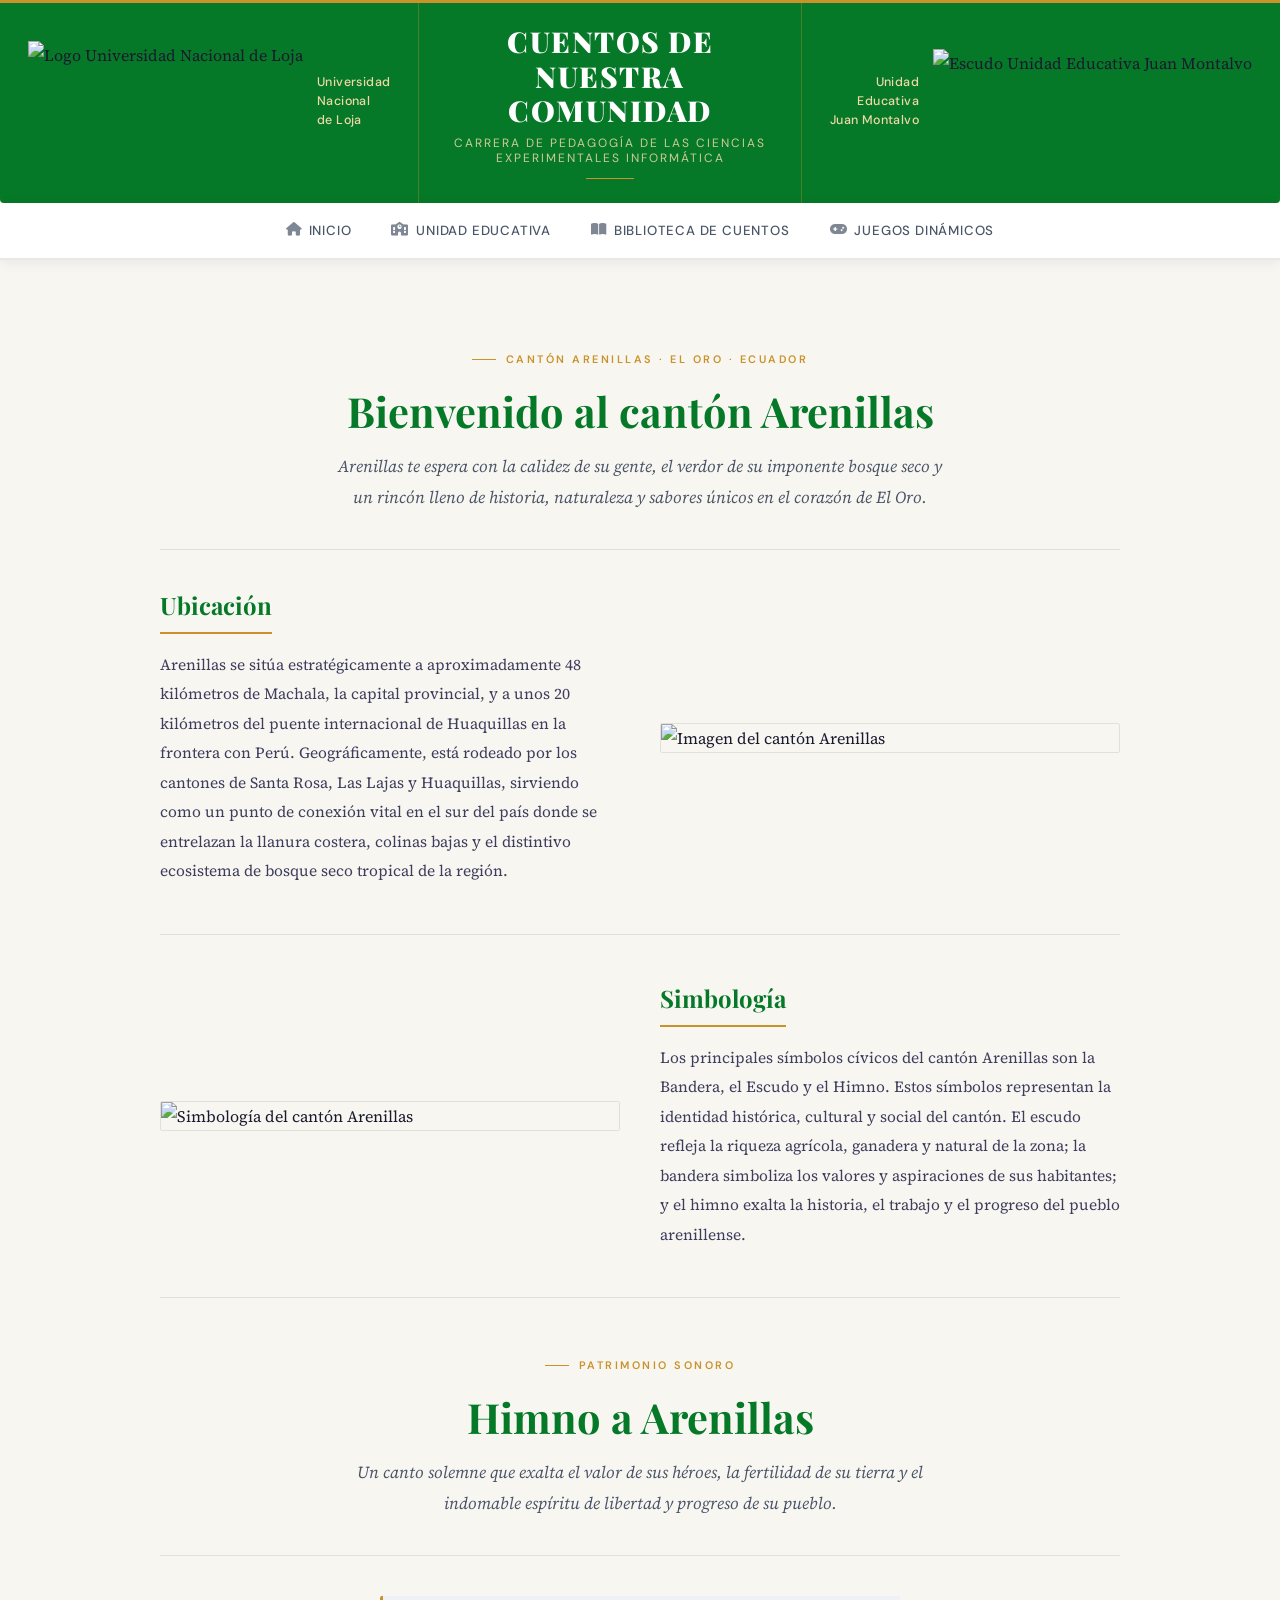
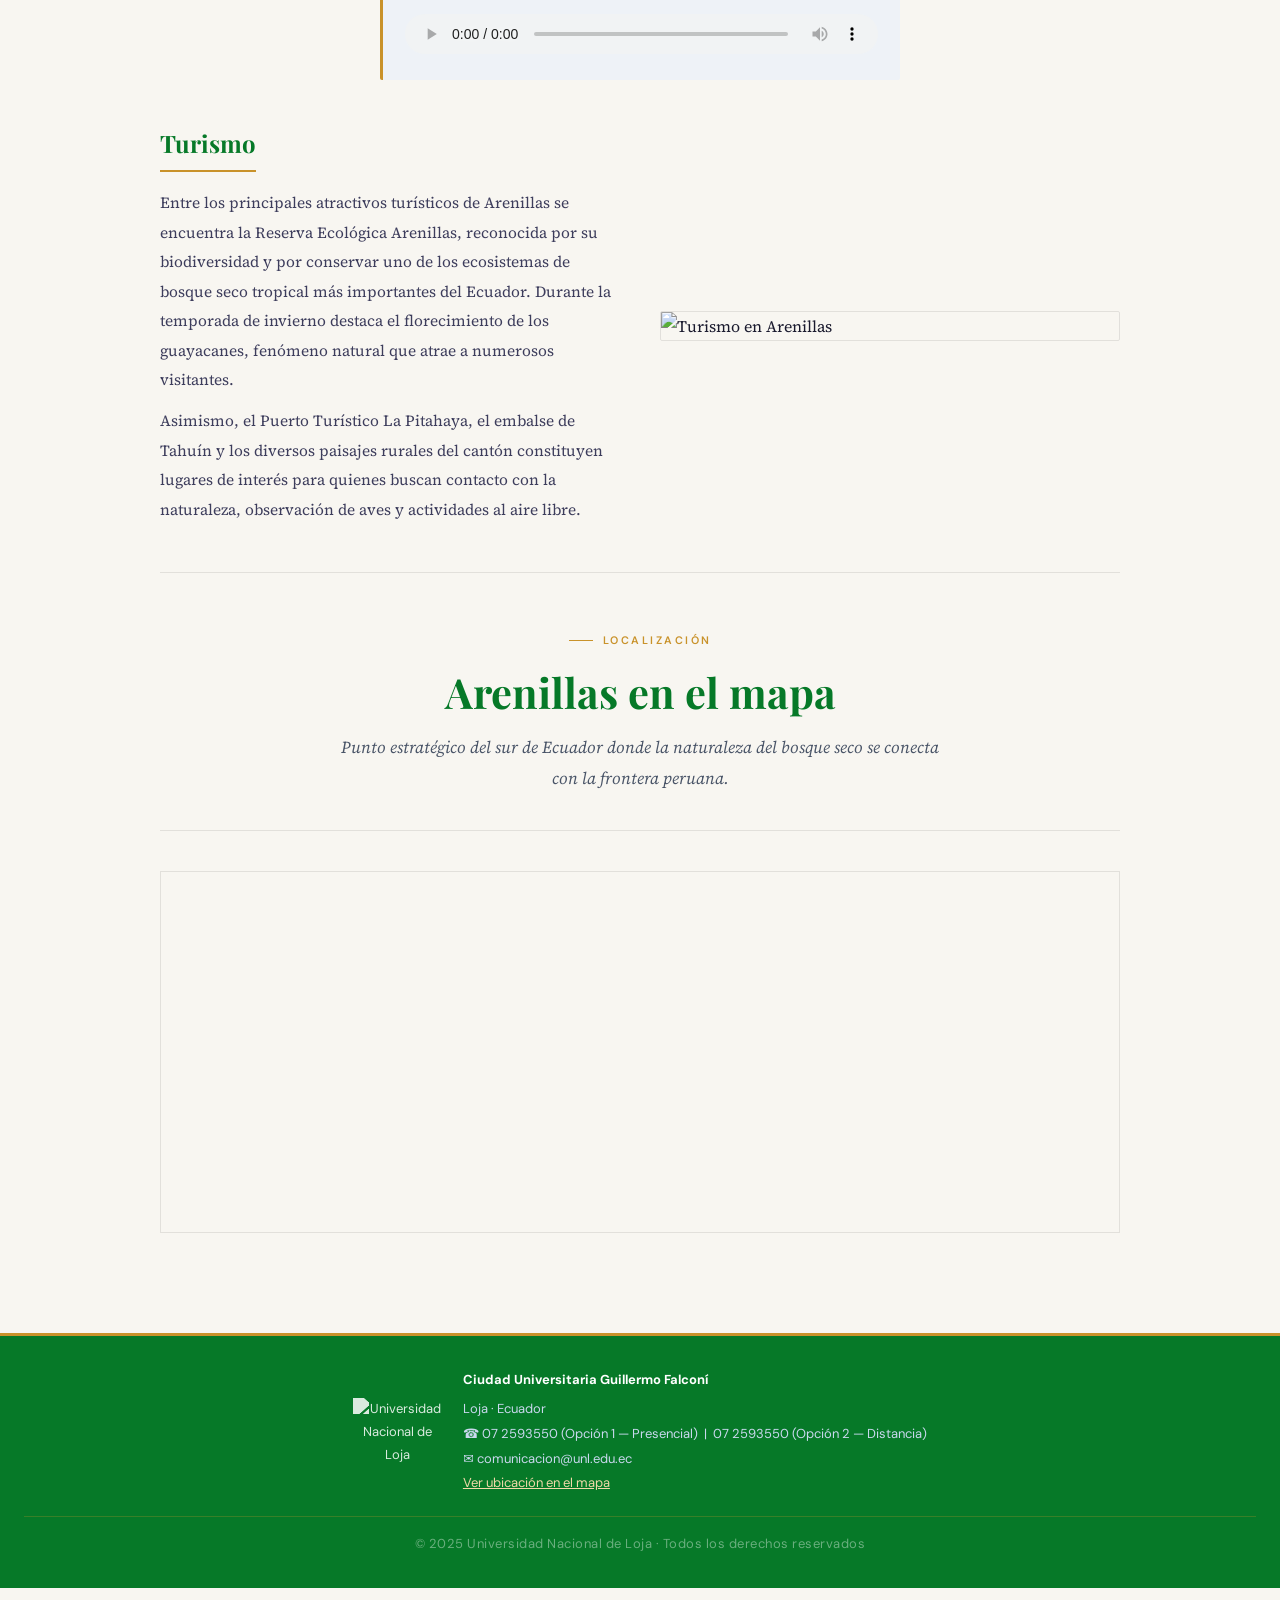
==== index.html @ 7b82fa92 "Add files via upload" ====
<!DOCTYPE html>
<html lang="es">
<head>
  <meta charset="UTF-8" />
  <meta name="viewport" content="width=device-width, initial-scale=1.0, maximum-scale=5.0" />
  <meta name="theme-color" content="#0D1F3C" />
  <title>Cuentos de Nuestra Comunidad — UNL</title>
  <link href="https://fonts.googleapis.com/css2?family=Playfair+Display:wght@400;600;700;900&family=Source+Serif+4:ital,wght@0,300;0,400;0,600;1,400&family=DM+Sans:wght@400;500;600&display=swap" rel="stylesheet">
  <link rel="stylesheet" href="estilos.css" />
  <link rel="stylesheet" href="https://cdnjs.cloudflare.com/ajax/libs/font-awesome/6.4.0/css/all.min.css">
</head>

<body>

  <!-- ==================== HEADER — Portada de libro académico ==================== -->
  <header class="header-info">
    <div class="contenedor-logos">

      <div class="bloque-izquierdo-agrupado">
        <img src="imagenes/logo unl.png" alt="Logo Universidad Nacional de Loja" class="logo-izquierdo" />
        <div class="texto-unl">
          Universidad<br>Nacional<br>de Loja
        </div>
      </div>

      <div class="texto-informatica">
        <h1>Cuentos de<br>Nuestra Comunidad</h1>
        <h2>Carrera de Pedagogía de las Ciencias Experimentales Informática</h2>
      </div>

      <div class="bloque-derecho-agrupado">
        <div class="texto-colegio">
          Unidad<br>Educativa<br>Juan Montalvo
        </div>
        <img src="imagenes/escudo.png" alt="Escudo Unidad Educativa Juan Montalvo" class="logo-derecho" />
      </div>

    </div>
  </header>

  <!-- ==================== MENÚ ==================== -->
  <nav class="menu">
    <a href="#inicio"><i class="fas fa-home"></i>Inicio</a>
    <a href="#unidad-educativa"><i class="fas fa-school"></i>Unidad Educativa</a>
    <a href="#biblioteca"><i class="fas fa-book-open"></i>Biblioteca de Cuentos</a>
    <a href="#juegos"><i class="fas fa-gamepad"></i>Juegos Dinámicos</a>
  </nav>

  <!-- ==================== INICIO ==================== -->
  <section id="inicio" class="seccion">

    <div class="primeraparte">
      <span class="eyebrow">Cantón Arenillas · El Oro · Ecuador</span>
      <h1>Bienvenido al cantón Arenillas</h1>
      <p>Arenillas te espera con la calidez de su gente, el verdor de su imponente bosque seco y un rincón lleno de historia, naturaleza y sabores únicos en el corazón de El Oro.</p>
    </div>

    <div class="bloque">
      <div class="texto">
        <h1>Ubicación</h1>
        <p>Arenillas se sitúa estratégicamente a aproximadamente 48 kilómetros de Machala, la capital provincial, y a unos 20 kilómetros del puente internacional de Huaquillas en la frontera con Perú. Geográficamente, está rodeado por los cantones de Santa Rosa, Las Lajas y Huaquillas, sirviendo como un punto de conexión vital en el sur del país donde se entrelazan la llanura costera, colinas bajas y el distintivo ecosistema de bosque seco tropical de la región.</p>
      </div>
      <img src="imagenes/arenillas.jpg" alt="Imagen del cantón Arenillas" class="imagen-principal" />
    </div>

    <div class="bloque">
      <img src="imagenes/simologia.jpeg" alt="Simbología del cantón Arenillas" class="imagen-principal" />
      <div class="texto">
        <h1>Simbología</h1>
        <p>Los principales símbolos cívicos del cantón Arenillas son la Bandera, el Escudo y el Himno. Estos símbolos representan la identidad histórica, cultural y social del cantón. El escudo refleja la riqueza agrícola, ganadera y natural de la zona; la bandera simboliza los valores y aspiraciones de sus habitantes; y el himno exalta la historia, el trabajo y el progreso del pueblo arenillense.</p>
      </div>
    </div>

    <div class="primeraparte" style="margin-top:16px;">
      <span class="eyebrow">Patrimonio sonoro</span>
      <h1>Himno a Arenillas</h1>
      <p>Un canto solemne que exalta el valor de sus héroes, la fertilidad de su tierra y el indomable espíritu de libertad y progreso de su pueblo.</p>
    </div>

    <div class="audio-player">
      <audio controls>
        <source src="imagenes/HIMNO.mp3" type="audio/mpeg">
        Tu navegador no soporta audio HTML5.
      </audio>
    </div>

    <div class="bloque">
      <div class="texto">
        <h1>Turismo</h1>
        <p>Entre los principales atractivos turísticos de Arenillas se encuentra la Reserva Ecológica Arenillas, reconocida por su biodiversidad y por conservar uno de los ecosistemas de bosque seco tropical más importantes del Ecuador. Durante la temporada de invierno destaca el florecimiento de los guayacanes, fenómeno natural que atrae a numerosos visitantes.</p>
        <p style="margin-top:12px;">Asimismo, el Puerto Turístico La Pitahaya, el embalse de Tahuín y los diversos paisajes rurales del cantón constituyen lugares de interés para quienes buscan contacto con la naturaleza, observación de aves y actividades al aire libre.</p>
      </div>
      <img src="imagenes/turismo.jpeg" alt="Turismo en Arenillas" class="imagen-principal" />
    </div>

    <div class="primeraparte">
      <span class="eyebrow">Localización</span>
      <h1>Arenillas en el mapa</h1>
      <p>Punto estratégico del sur de Ecuador donde la naturaleza del bosque seco se conecta con la frontera peruana.</p>
    </div>

    <div style="overflow:hidden; border: 1px solid rgba(0,0,0,0.09);">
      <iframe src="https://www.google.com/maps/embed?pb=!1m18!1m12!1m3!1d31857.00652766132!2d-80.07616995000001!3d-3.5584818!2m3!1f0!2f0!3f0!3m2!1i1024!2i768!4f13.1!3m3!1m2!1s0x9033785a91a197f5%3A0x5f0e7c6ebbfb78f5!2sArenillas!5e0!3m2!1ses!2sec!4v1782228858893!5m2!1ses!2sec"
        width="100%" height="360" style="border:0; display:block;" allowfullscreen="" loading="lazy" referrerpolicy="no-referrer-when-downgrade">
      </iframe>
    </div>

  </section>

  <!-- ==================== UNIDAD EDUCATIVA ==================== -->
  <section id="unidad-educativa" class="seccion">

    <div class="primeraparte">
      <span class="eyebrow">Institución educativa</span>
      <h1>Unidad Educativa Juan Montalvo</h1>
      <p>El emblemático hogar del saber en Arenillas, donde sembramos valores y cultivamos el futuro de nuestra juventud.</p>
    </div>

    <div class="bloque">
      <div class="texto">
        <h1>Vinculación con la comunidad</h1>
        <p>La Unidad Educativa Juan Montalvo mantiene una estrecha relación con la comunidad de Arenillas mediante la participación activa de estudiantes, docentes y familias en actividades culturales, deportivas, ambientales y cívicas. Estas acciones fortalecen el sentido de pertenencia y permiten que los estudiantes desarrollen valores de solidaridad, responsabilidad y trabajo en equipo.</p>
        <p style="margin-top:12px;">La vinculación permanente con padres de familia, autoridades locales y organizaciones comunitarias fortalece el proceso educativo y favorece la construcción de una sociedad más participativa, inclusiva y comprometida con el desarrollo sostenible del cantón.</p>
      </div>
      <img src="imagenes/vinculacion.jpeg" alt="Vinculación con la comunidad" class="imagen-principal" />
    </div>

    <div class="bloque">
      <img src="imagenes/mision.jpeg" alt="Misión de la Unidad Educativa" class="imagen-principal" />
      <div class="texto">
        <h1>Misión</h1>
        <p>Brindar una educación integral, inclusiva y de calidad, orientada a la formación de estudiantes con sólidos valores éticos, conocimientos científicos y competencias que les permitan desenvolverse responsablemente en la sociedad. Promueve el pensamiento crítico, la creatividad, el respeto, la solidaridad y el compromiso con el desarrollo de la comunidad y del país.</p>
      </div>
    </div>

    <div class="bloque">
      <div class="texto">
        <h1>Visión</h1>
        <p>Ser una institución educativa reconocida por su excelencia académica, innovación pedagógica y formación humanística, capaz de preparar estudiantes competentes, emprendedores y comprometidos con los desafíos de la sociedad actual. Aspira a contribuir al desarrollo sostenible de la comunidad mediante una educación basada en valores, ciencia, tecnología y responsabilidad social.</p>
      </div>
      <img src="imagenes/vision.png" alt="Visión de la Unidad Educativa" class="imagen-principal" />
    </div>

    <div class="primeraparte" style="margin-top:16px;">
      <span class="eyebrow">Himno institucional</span>
      <h1>Himno al Colegio Juan Montalvo</h1>
      <p style="font-style:normal; font-size:0.95rem; color:var(--texto-med); line-height:2;">
        <em>¡Salve Escuela, gallarda que enseñas el arpegio de luz inmortal!<br>
        Sois la estrella también la grandeza que nos guía a un destino auroral.</em>
      </p>
    </div>

    <img src="imagenes/hcolegio.jpg" alt="Himno Unidad Educativa Juan Montalvo" class="imagen-principal" style="margin-bottom:48px;" />

    <div class="primeraparte">
      <span class="eyebrow">Localización</span>
      <h1>Ubicación de la institución</h1>
      <p>Calles 11 de septiembre, 11 de noviembre y Cañar, junto a la cancha de recreación del barrio San Vicente, cantón Arenillas, provincia de El Oro, Ecuador.</p>
    </div>

    <div style="overflow:hidden; border: 1px solid rgba(0,0,0,0.09);">
      <iframe src="https://www.google.com/maps/embed?pb=!1m18!1m12!1m3!1d7964.243028728496!2d-80.06654950533189!3d-3.5594769197582954!2m3!1f0!2f0!3f0!3m2!1i1024!2i768!4f13.1!3m3!1m2!1s0x9033791dd77d8d0b%3A0x4943644f06325681!2sESCUELA%20DE%20EDUCACI%C3%93N%20B%C3%81SICA%20JUAN%20MONTALVO!5e0!3m2!1ses!2sec!4v1782229987238!5m2!1ses!2sec"
        width="100%" height="360" style="border:0; display:block;" allowfullscreen="" loading="lazy" referrerpolicy="no-referrer-when-downgrade">
      </iframe>
    </div>

  </section>

  <!-- ==================== BIBLIOTECA ==================== -->
  <section id="biblioteca" class="seccion">

    <div class="primeraparte">
      <span class="eyebrow">Patrimonio oral y escrito</span>
      <h1>Biblioteca de Cuentos, Leyendas y Saberes Ancestrales</h1>
      <p>Cuatro relatos que recorren las regiones del Ecuador: la comunidad, la Costa, la Sierra y el Oriente.</p>
    </div>

    <div class="biblioteca-layout">

      <!-- Cuento I — Comunidad (destacado) -->
      <div class="columna-principal">
        <div class="tarjeta-cuento">
          <span class="numero-romano">I</span>
          <div class="tarjeta-info">
            <span class="etiqueta-region">Cuento de la Comunidad · Destacado</span>
            <h2>La Niña del Cacao</h2>
            <p>Una leyenda que combina el dulce aroma del chocolate con el susurro de un alma atrapada en el pasado.</p>
            <a href="#cuento-principal" class="btn-cuento">Leer cuento <i class="fas fa-arrow-right" style="font-size:0.7rem;"></i></a>
          </div>
          <video class="miniatura-cuento" controls playsinline muted>
            <source src="imagenes/video4.mp4" type="video/mp4">
          </video>
        </div>
      </div>

      <!-- Cuento II — Costa -->
      <div class="cuento-1">
        <div class="tarjeta-cuento">
          <span class="numero-romano">II</span>
          <div class="tarjeta-info">
            <span class="etiqueta-region">Región Costa · Piñas, El Oro</span>
            <h2>Los Gagones — Guardianes del matrimonio</h2>
            <p>La leyenda de las criaturas que velan por la fidelidad y el amor verdadero.</p>
            <a href="#cuento1" class="btn-cuento">Leer cuento <i class="fas fa-arrow-right" style="font-size:0.7rem;"></i></a>
          </div>
          <video class="miniatura-cuento" controls playsinline muted>
            <source src="imagenes/cuento3.mp4" type="video/mp4">
          </video>
        </div>
      </div>

      <!-- Cuento III — Sierra -->
      <div class="cuento-2">
        <div class="tarjeta-cuento">
          <span class="numero-romano">III</span>
          <div class="tarjeta-info">
            <span class="etiqueta-region">Región Sierra</span>
            <h2>El Camino de los Ahorcados</h2>
            <p>El eco de almas en pena en una loma que guarda el peso de la historia y el misterio.</p>
            <a href="#cuento2" class="btn-cuento">Leer cuento <i class="fas fa-arrow-right" style="font-size:0.7rem;"></i></a>
          </div>
          <video class="miniatura-cuento" controls playsinline muted>
            <source src="imagenes/ahorcados.mp4" type="video/mp4">
          </video>
        </div>
      </div>

      <!-- Cuento IV — Oriente -->
      <div class="cuento-3">
        <div class="tarjeta-cuento">
          <span class="numero-romano">IV</span>
          <div class="tarjeta-info">
            <span class="etiqueta-region">Región Oriente · Amazonía</span>
            <h2>Etsa y el Sol</h2>
            <p>La hazaña de un joven guerrero que devolvió la voz y la luz a la selva amazónica.</p>
            <a href="#cuento3" class="btn-cuento">Leer cuento <i class="fas fa-arrow-right" style="font-size:0.7rem;"></i></a>
          </div>
          <video class="miniatura-cuento" controls playsinline muted>
            <source src="imagenes/cuento7.mp4" type="video/mp4">
          </video>
        </div>
      </div>

    </div>
  </section>

  <!-- ==================== CUENTO I — La Niña del Cacao ==================== -->
  <section id="cuento-principal" class="seccion">

    <a href="#biblioteca" class="btn-volver"><i class="fas fa-arrow-left"></i> Volver a Biblioteca</a>

    <div class="primeraparte">
      <span class="eyebrow">Cuento I · De la comunidad</span>
      <h1>La Niña del Cacao</h1>
      <p>Una historia envuelta en misterio, nostalgia y tradición de los campos de Arenillas.</p>
    </div>

    <div class="bloque">
      <div class="texto">
        <h1>Video del cuento</h1>
        <p>En este video cuento nos sumergimos en los antiguos campos de cacao para descubrir el misterioso relato de una aparición que combina el dulce aroma del chocolate con el susurro de un alma atrapada en el pasado.</p>
      </div>
      <video class="imagen-principal" controls playsinline>
        <source src="imagenes/video4.mp4" type="video/mp4">
        Tu navegador no soporta la etiqueta de video.
      </video>
    </div>

    <div class="bloque">
      <div class="imagen-principal" style="border:none; box-shadow:none;">
        <iframe src="https://heyzine.com/flip-book/fba4b23c94.html" class="calameo-visor" allowfullscreen></iframe>
      </div>
      <div class="texto">
        <h1>Libro digital</h1>
        <p>Recorre las páginas del cuento a tu propio ritmo. Esta versión digital te permite disfrutar la historia con toda la atmosfera visual que la leyenda merece.</p>
      </div>
    </div>

    <div class="bloque">
      <div class="texto">
        <h1>Estudiante autora<br>Mayra Hernández</h1>
        <p>Estudiante de Pedagogía de la Informática en Línea en la Universidad Nacional de Loja (UNL). Cree que la educación y la tecnología son herramientas poderosas para transformar vidas y crear aprendizajes más dinámicos, accesibles e innovadores.</p>
      </div>
      <img src="imagenes/yoo.jpeg" alt="Estudiante autora Mayra Hernández" class="imagen-principal" />
    </div>

    <div class="bloque">
      <img src="imagenes/profe.jpeg" alt="Docente Wilmer Cando" class="imagen-principal" />
      <div class="texto">
        <h1>Docente informante clave<br>Lic. Wilmer Cando</h1>
        <p>Docente comprometido de la Unidad Educativa Juan Montalvo de Arenillas. Con vocación innata para la enseñanza, el maestro Cando implementa metodologías de aprendizaje que motivan la participación activa, ganándose el respeto y cariño de la comunidad educativa.</p>
      </div>
    </div>

  </section>

  <!-- ==================== CUENTO II — Los Gagones ==================== -->
  <section id="cuento1" class="seccion">

    <a href="#biblioteca" class="btn-volver"><i class="fas fa-arrow-left"></i> Volver a Biblioteca</a>

    <div class="primeraparte">
      <span class="eyebrow">Cuento II · Región Costa · Piñas, El Oro</span>
      <h1>Los Gagones — Guardianes del matrimonio</h1>
      <p>Una leyenda de la tradición oral de la ciudad de Piñas que celebra la identidad y diversidad cultural de la Costa ecuatoriana.</p>
    </div>

    <div class="bloque">
      <div class="texto">
        <h1>Video del cuento</h1>
        <p>Este video cuento combina narración, música y elementos visuales para ofrecer una experiencia rica en sonido e imagen, acercándote de forma viva a nuestras raíces culturales.</p>
      </div>
      <video class="imagen-principal" controls playsinline>
        <source src="imagenes/Videocuento0.mp4" type="video/mp4">
        Tu navegador no soporta la etiqueta de video.
      </video>
    </div>

    <div class="bloque">
      <div class="imagen-principal" style="border:none; box-shadow:none;">
        <iframe src="https://www.calameo.com/read/007411505b1da4cbace22" class="calameo-visor" allowfullscreen></iframe>
      </div>
      <div class="texto">
        <h1>Libro digital</h1>
        <p>Disfruta la historia a tu ritmo con el texto completo. Invitamos a docentes, estudiantes y a cualquier persona a explorar este libro como punto de partida para reflexiones y diálogos que celebren la identidad cultural.</p>
      </div>
    </div>

  </section>

  <!-- ==================== CUENTO III — El Camino de los Ahorcados ==================== -->
  <section id="cuento2" class="seccion">

    <a href="#biblioteca" class="btn-volver"><i class="fas fa-arrow-left"></i> Volver a Biblioteca</a>

    <div class="primeraparte">
      <span class="eyebrow">Cuento III · Región Sierra</span>
      <h1>El Camino de los Ahorcados</h1>
      <p>El eco de las almas en pena en una loma cargada de historia y misterio.</p>
    </div>

    <div class="bloque">
      <div class="texto">
        <h1>Video del cuento</h1>
        <p>Este video cuento fusiona narrativa dramática, sonidos ambientales y potentes elementos visuales para revivir la loma del terror. Incorpora además una versión accesible para personas con discapacidad visual.</p>
      </div>
      <video class="imagen-principal" controls playsinline>
        <source src="imagenes/Video3.mp4" type="video/mp4">
        Tu navegador no soporta la etiqueta de video.
      </video>
    </div>

    <div class="bloque">
      <div class="imagen-principal" style="border:none; box-shadow:none;">
        <iframe src="https://heyzine.com/flip-book/192a4e25a1.html#page/1" class="calameo-visor" allowfullscreen></iframe>
      </div>
      <div class="texto">
        <h1>Libro digital</h1>
        <p>Disfruta la historia a tu ritmo con el texto completo. Invitamos a docentes y estudiantes a explorar este libro como punto de partida para reflexiones que celebren la diversidad cultural de la Sierra.</p>
      </div>
    </div>

  </section>

  <!-- ==================== CUENTO IV — Etsa y el Sol ==================== -->
  <section id="cuento3" class="seccion">

    <a href="#biblioteca" class="btn-volver"><i class="fas fa-arrow-left"></i> Volver a Biblioteca</a>

    <div class="primeraparte">
      <span class="eyebrow">Cuento IV · Región Oriente · Amazonía</span>
      <h1>Etsa y el Sol</h1>
      <p>La hazaña de un joven guerrero que devolvió la luz y la voz a la selva amazónica.</p>
    </div>

    <div class="bloque">
      <div class="texto">
        <h1>Video del cuento</h1>
        <p>Una experiencia audiovisual que te adentra en el corazón de la Amazonía. A través de cantos de aves, el susurro del viento y música ancestral, este video recrea los sonidos de la jungla. Diseñado con enfoque inclusivo para personas con discapacidad visual o auditiva.</p>
      </div>
      <video class="imagen-principal" controls playsinline>
        <source src="imagenes/cuento7.mp4" type="video/mp4">
        Tu navegador no soporta la etiqueta de video.
      </video>
    </div>

    <div class="bloque">
      <div class="imagen-principal" style="border:none; box-shadow:none;">
        <iframe src="https://www.calameo.com/read/0082532079fcec35bb7e8" class="calameo-visor" allowfullscreen></iframe>
      </div>
      <div class="texto">
        <h1>Libro digital</h1>
        <p>Recorre la historia hoja a hoja y pausa en cada detalle de la selva. Invitamos a toda la comunidad a explorar esta obra como punto de partida para celebrar la identidad y la diversidad cultural del Oriente ecuatoriano.</p>
      </div>
    </div>

  </section>

  <!-- ==================== JUEGOS ==================== -->
  <section id="juegos" class="seccion">

    <div class="primeraparte">
      <span class="eyebrow">Actividades lúdicas</span>
      <h1>Juegos Dinámicos</h1>
      <p>Cinco actividades interactivas que recorren los cuentos de nuestra comunidad y las regiones del Ecuador.</p>
    </div>

    <div id="menu-juegos" class="contenedor-cuentos">

      <div class="tarjeta-cuento tarjeta-principal">
        <span class="numero-romano">1</span>
        <div class="tarjeta-info">
          <span class="etiqueta-region">Juego 1 · La Niña del Cacao</span>
          <h2>Aventura para salvar el río</h2>
          <p>Responde preguntas y ayuda a la niña del cacao en su misión.</p>
          <button class="btn-cuento" onclick="abrirJuego('juego1')">Jugar <i class="fas fa-arrow-right" style="font-size:0.7rem;"></i></button>
        </div>
        <img src="imagenes/juego1.png" alt="Juego La Niña del Cacao" class="miniatura-cuento">
      </div>

      <div class="tarjeta-cuento tarjeta-principal">
        <span class="numero-romano">2</span>
        <div class="tarjeta-info">
          <span class="etiqueta-region">Juego 2 · La Niña del Cacao</span>
          <h2>Encuentra los pares</h2>
          <p>Encuentra los pares de acuerdo al cuento principal de la comunidad.</p>
          <button class="btn-cuento" onclick="abrirJuego('juego2')">Jugar <i class="fas fa-arrow-right" style="font-size:0.7rem;"></i></button>
        </div>
        <img src="imagenes/juego2.png" alt="Juego de pares" class="miniatura-cuento">
      </div>

      <div class="tarjeta-cuento tarjeta-principal">
        <span class="numero-romano">3</span>
        <div class="tarjeta-info">
          <span class="etiqueta-region">Juego 3 · Los Gagones</span>
          <h2>Arrastra al personaje correcto</h2>
          <p>Arrastra cada personaje hacia su descripción correspondiente.</p>
          <button class="btn-cuento" onclick="abrirJuego('juego3')">Jugar <i class="fas fa-arrow-right" style="font-size:0.7rem;"></i></button>
        </div>
        <img src="imagenes/juego3.png" alt="Juego Los Gagones" class="miniatura-cuento">
      </div>

      <div class="tarjeta-cuento tarjeta-principal">
        <span class="numero-romano">4</span>
        <div class="tarjeta-info">
          <span class="etiqueta-region">Juego 4 · El Camino de los Ahorcados</span>
          <h2>Busca a Felipe</h2>
          <p>Recolecta luz y escapa de los fantasmas en esta aventura nocturna.</p>
          <button class="btn-cuento" onclick="abrirJuego('juego4')">Jugar <i class="fas fa-arrow-right" style="font-size:0.7rem;"></i></button>
        </div>
        <img src="imagenes/juego4.png" alt="Juego El Camino de los Ahorcados" class="miniatura-cuento">
      </div>

      <div class="tarjeta-cuento tarjeta-principal">
        <span class="numero-romano">5</span>
        <div class="tarjeta-info">
          <span class="etiqueta-region">Juego 5 · Etsa y el Sol</span>
          <h2>Salva a tu pueblo</h2>
          <p>Acompaña a Etsa en su misión de devolver la luz a la Amazonía.</p>
          <button class="btn-cuento" onclick="abrirJuego('juego5')">Jugar <i class="fas fa-arrow-right" style="font-size:0.7rem;"></i></button>
        </div>
        <img src="imagenes/juego5.png" alt="Juego Etsa y el Sol" class="miniatura-cuento">
      </div>

    </div>

    <div id="zona-juego" style="display:none;">
      <a href="#" onclick="cerrarJuego(); return false;" class="btn-volver-juego">
        <i class="fas fa-arrow-left"></i> Volver a juegos
      </a>
      <div style="overflow:hidden; margin-top:12px; border: 1px solid rgba(0,0,0,0.09);">
        <iframe id="frame-juego" src="" width="100%" height="650" style="border:0; display:block;" allowfullscreen></iframe>
      </div>
    </div>

  </section>

  <!-- ==================== FOOTER ==================== -->
  <footer>
    <div style="display:inline-flex; justify-content:center; align-items:center; gap:20px; flex-wrap:wrap;">
      <img src="imagenes/Imagen1 UNL.png" alt="Universidad Nacional de Loja" style="width:100px; height:auto;">
      <div style="font-size:clamp(11px,2.2vw,13px); line-height:1.9; text-align:left; color: #C9D8EE;">
        <strong style="color:#fff; display:block; margin-bottom:4px;">Ciudad Universitaria Guillermo Falconí</strong>
        Loja · Ecuador<br>
        ☎ 07 2593550 (Opción 1 — Presencial) &nbsp;|&nbsp; 07 2593550 (Opción 2 — Distancia)<br>
        ✉ comunicacion@unl.edu.ec<br>
        <a href="https://www.openstreetmap.org/?mlat=-4.03364&mlon=-79.20311#map=17/-4.03364/-79.20311" target="_blank" rel="noopener" style="color:#F0D9A8;">Ver ubicación en el mapa</a>
      </div>
    </div>
    <div style="margin-top:20px; padding-top:16px; border-top:1px solid rgba(201,146,42,0.25); font-size:11px; color:rgba(255,255,255,0.4); font-family:'DM Sans',sans-serif; letter-spacing:0.5px;">
      © 2025 Universidad Nacional de Loja · Todos los derechos reservados
    </div>
  </footer>

  <script>
    function abrirJuego(juego) {
      const rutas = { juego1:'juego1.html', juego2:'juego2.html', juego3:'juego3.html', juego4:'juego4.html', juego5:'juego5.html' };
      document.getElementById('menu-juegos').style.display = 'none';
      document.getElementById('zona-juego').style.display = 'block';
      document.getElementById('frame-juego').src = rutas[juego];
      document.querySelector('#juegos .primeraparte').style.display = 'none';
      window.scrollTo({ top: 0, behavior: 'smooth' });
    }

    function cerrarJuego() {
      document.getElementById('zona-juego').style.display = 'none';
      document.getElementById('menu-juegos').style.display = 'flex';
      document.getElementById('frame-juego').src = '';
      document.querySelector('#juegos .primeraparte').style.display = 'block';
    }

    function mostrarSeccion(id) {
      document.querySelectorAll('section.seccion').forEach(s => s.style.display = 'none');
      const target = document.getElementById(id);
      if (target) target.style.display = 'block';
      window.scrollTo({ top: 0, behavior: 'smooth' });
    }

    document.querySelectorAll('.menu a').forEach(link => {
      link.addEventListener('click', function(e) {
        e.preventDefault();
        mostrarSeccion(this.getAttribute('href').replace('#', ''));
      });
    });

    document.querySelectorAll('a.btn-volver, a.btn-cuento').forEach(btn => {
      btn.addEventListener('click', function(e) {
        e.preventDefault();
        mostrarSeccion(this.getAttribute('href').replace('#', ''));
      });
    });

    mostrarSeccion(window.location.hash.replace('#', '') || 'inicio');
  </script>

</body>
</html>
---- estilos.css ----
/* =====================================================================
   TOKENS DE DISEÑO — Identidad Cuentos de Nuestra Comunidad
   ===================================================================== */
@import url('https://fonts.googleapis.com/css2?family=Playfair+Display:wght@400;600;700;900&family=Source+Serif+4:ital,wght@0,300;0,400;0,600;1,400&family=DM+Sans:wght@400;500;600&display=swap');

:root {
  --marino:      #067928;
  --marino-med:  #0a2d8f;
  --marino-suave:#EEF2F7;
  --oro:         #C9922A;
  --oro-claro:   #F0D9A8;
  --oro-suave:   #FBF5E8;
  --pizarra:     #4A5568;
  --selva:       #2D6A4F;
  --selva-suave: #E8F4EE;
  --crema:       #F8F6F1;
  --blanco:      #FFFFFF;
  --texto:       #1A1A2E;
  --texto-med:   #3D3D5C;
  --linea:       rgba(201,146,42,0.25);
  --linea-gris:  rgba(0,0,0,0.09);

  --serif-display: 'Playfair Display', Georgia, serif;
  --serif-body:    'Source Serif 4', Georgia, serif;
  --sans:          'DM Sans', system-ui, sans-serif;
}

/* =====================================================================
   RESET Y BASE
   ===================================================================== */
*, *::before, *::after { box-sizing: border-box; margin: 0; padding: 0; }

html { scroll-behavior: smooth; }

body {
  font-family: var(--serif-body);
  background-color: var(--crema);
  color: var(--texto);
  overflow-x: hidden;
  padding: 0 18px 18px;
  line-height: 1.75;
}

h1, h2, h3 {
  font-family: var(--serif-display);
  color: var(--marino);
  text-align: left;
  line-height: 1.25;
  font-weight: 700;
}

p {
  font-family: var(--serif-body);
  color: var(--texto-med);
  line-height: 1.85;
  text-align: left;
  font-size: 1rem;
}

hr { display: none; }

.seccion {
  display: none;
  padding: 40px 0 60px;
  width: 100%;
  max-width: 960px;
  margin: 0 auto;
}

/* =====================================================================
   HEADER — Portada de libro académico
   ===================================================================== */
.header-info {
  background-color: var(--marino);
  border-radius: 0 0 4px 4px;
  margin: 0 -18px 0;
  padding: 0;
  position: relative;
  overflow: hidden;
}

.header-info::before {
  content: '';
  position: absolute;
  top: 0; left: 0; right: 0;
  height: 3px;
  background: var(--oro);
}

.contenedor-logos {
  display: grid;
  grid-template-columns: auto 1fr auto;
  align-items: stretch;
  min-height: 120px;
}

.bloque-izquierdo-agrupado,
.bloque-derecho-agrupado {
  display: flex;
  align-items: center;
  gap: 14px;
  padding: 20px 28px;
}

.bloque-izquierdo-agrupado {
  border-right: 1px solid rgba(201,146,42,0.35);
}
.bloque-derecho-agrupado {
  border-left: 1px solid rgba(201,146,42,0.35);
}

.logo-izquierdo {
  height: 120px;
  width: auto;
}
.logo-derecho {
  height: 105px;
  width: auto;
}

.texto-unl, .texto-colegio {
  color: var(--oro-claro);
  font-family: var(--sans);
  font-weight: 500;
  font-size: 0.78rem;
  line-height: 1.5;
  letter-spacing: 0.4px;
}
.texto-colegio { text-align: right; }

.texto-informatica {
  text-align: center;
  padding: 24px 20px;
  display: flex;
  flex-direction: column;
  align-items: center;
  justify-content: center;
}

.texto-informatica h1 {
  font-family: var(--serif-display);
  font-weight: 900;
  font-size: clamp(1.05rem, 2.8vw, 1.8rem);
  color: #FFFFFF;
  text-align: center;
  letter-spacing: 1.5px;
  text-transform: uppercase;
  line-height: 1.2;
  margin-bottom: 8px;
}

.texto-informatica h2 {
  font-family: var(--sans);
  font-weight: 400;
  font-size: clamp(0.58rem, 1.4vw, 0.75rem);
  color: var(--oro-claro);
  text-align: center;
  letter-spacing: 2px;
  text-transform: uppercase;
  opacity: 0.85;
}

/* Línea de separación dorada decorativa */
.texto-informatica::after {
  content: '';
  display: block;
  width: 48px;
  height: 1px;
  background: var(--oro);
  margin-top: 12px;
}

/* =====================================================================
   MENÚ — Línea académica
   ===================================================================== */
.menu {
  background-color: var(--blanco);
  display: flex;
  flex-wrap: wrap;
  padding: 0 24px;
  align-items: stretch;
  gap: 0;
  border-bottom: 2px solid var(--linea-gris);
  font-family: var(--sans);
  justify-content: center;
  margin: 0 -18px 40px;
  position: sticky;
  top: 0;
  z-index: 100;
  box-shadow: 0 2px 12px rgba(13,31,60,0.07);
}

.menu a {
  color: var(--pizarra);
  padding: 16px 20px;
  text-decoration: none;
  font-weight: 500;
  font-size: 0.83rem;
  letter-spacing: 0.8px;
  text-transform: uppercase;
  display: flex;
  align-items: center;
  gap: 7px;
  border-bottom: 2px solid transparent;
  margin-bottom: -2px;
  transition: color 0.2s ease, border-color 0.2s ease;
}

.menu a i { font-size: 0.85rem; opacity: 0.7; }

.menu a:hover,
.menu a:active {
  color: var(--marino);
  border-bottom-color: var(--oro);
}

/* =====================================================================
   EYEBROW / ETIQUETA DE SECCIÓN
   ===================================================================== */
.eyebrow {
  display: inline-flex;
  align-items: center;
  gap: 10px;
  font-family: var(--sans);
  font-size: 0.68rem;
  font-weight: 600;
  letter-spacing: 2.5px;
  text-transform: uppercase;
  color: var(--oro);
  margin-bottom: 16px;
}

.eyebrow::before {
  content: '';
  width: 24px;
  height: 1px;
  background: var(--oro);
  display: inline-block;
}

/* =====================================================================
   PRIMERAPARTE — Apertura de sección
   ===================================================================== */
.primeraparte {
  text-align: center;
  padding: 0 0 36px;
  margin-bottom: 8px;
  border-bottom: 1px solid var(--linea-gris);
  margin-bottom: 40px;
}

.primeraparte h1 {
  font-family: var(--serif-display);
  font-size: clamp(1.6rem, 4vw, 2.6rem);
  color: var(--marino);
  margin-bottom: 14px;
  text-align: center;
}

.primeraparte p {
  font-size: 1.05rem;
  color: var(--pizarra);
  max-width: 620px;
  margin: 0 auto;
  text-align: center;
  font-style: italic;
}

/* =====================================================================
   BLOQUES FOTO + TEXTO
   ===================================================================== */
.bloque {
  display: grid;
  grid-template-columns: 1fr 1fr;
  gap: 40px;
  align-items: center;
  margin-bottom: 48px;
  padding-bottom: 48px;
  border-bottom: 1px solid var(--linea-gris);
}

.bloque:last-of-type { border-bottom: none; }



.bloque .texto h1 {
  font-family: var(--serif-display);
  font-size: clamp(1.1rem, 2.5vw, 1.5rem);
  color: var(--marino);
  margin-bottom: 16px;
  padding-bottom: 12px;
  border-bottom: 2px solid var(--oro);
  display: inline-block;
  text-align: left;
}

.bloque .texto p {
  text-align: left;
  font-size: 0.97rem;
  line-height: 1.9;
}

.bloque .imagen-principal,
.bloque video.imagen-principal {
  width: 100%;
  height: auto;
  border-radius: 2px;
  display: block;
  border: 1px solid var(--linea-gris);
}

.imagen-principal {
  display: block;
  width: 100%;
  max-width: 860px;
  margin: 0 auto;
  border-radius: 2px;
  border: 1px solid var(--linea-gris);
}

/* =====================================================================
   AUDIO PLAYER
   ===================================================================== */
.audio-player {
  max-width: 520px;
  background: var(--marino-suave);
  padding: 18px 22px;
  border-radius: 2px;
  border-left: 3px solid var(--oro);
  margin: 0 auto 48px;
  width: 100%;
}

.audio-player audio {
  width: 100%;
  height: 40px;
  outline: none;
}

/* =====================================================================
   VISOR CALAMEO / HEYZINE
   ===================================================================== */
.calameo-visor {
  width: 100%;
  height: 500px;
  border: none;
  display: block;
}

/* =====================================================================
   BOTONES
   ===================================================================== */
.btn-cuento,
.btn-volver {
  display: inline-flex;
  align-items: center;
  gap: 6px;
  margin-top: 16px;
  background-color: var(--marino);
  color: #FFFFFF;
  padding: 10px 24px;
  border-radius: 1px;
  text-decoration: none;
  font-weight: 600;
  font-size: 0.8rem;
  letter-spacing: 1px;
  text-transform: uppercase;
  border: none;
  cursor: pointer;
  font-family: var(--sans);
  transition: background 0.2s ease, transform 0.15s ease;
  position: relative;
}

.btn-cuento::after {
  content: '';
  position: absolute;
  bottom: 0; left: 0;
  width: 0; height: 2px;
  background: var(--oro);
  transition: width 0.3s ease;
}

.btn-cuento:hover::after { width: 100%; }
.btn-cuento:hover, .btn-volver:hover { background-color: var(--marino-med); }
.btn-volver { background-color: transparent; color: var(--marino); border: 1px solid var(--marino); margin-bottom: 24px; }
.btn-volver:hover { background-color: var(--marino); color: #fff; }

.btn-volver-juego {
  display: inline-flex;
  align-items: center;
  gap: 6px;
  background-color: transparent;
  color: var(--marino);
  border: 1px solid var(--marino);
  padding: 10px 22px;
  border-radius: 1px;
  text-decoration: none;
  font-weight: 600;
  font-size: 0.8rem;
  letter-spacing: 1px;
  text-transform: uppercase;
  font-family: var(--sans);
  margin-bottom: 20px;
  cursor: pointer;
  transition: background 0.2s, color 0.2s;
}
.btn-volver-juego:hover { background: var(--marino); color: #fff; }

/* =====================================================================
   BIBLIOTECA — Layout con numeración romana
   ===================================================================== */
.biblioteca-layout {
  display: flex;
  flex-direction: column;
  gap: 0;
  margin-top: 0;
}

.tarjeta-cuento {
  display: grid;
  grid-template-columns: 56px 1fr auto;
  align-items: center;
  gap: 28px;
  padding: 28px 0;
  border-bottom: 1px solid var(--linea-gris);
  background: transparent;
  box-shadow: none;
  border-radius: 0;
  position: relative;
  text-align: left;
  transition: background 0.2s ease;
}

.tarjeta-cuento:first-child { border-top: 1px solid var(--linea-gris); }

.tarjeta-cuento:hover {
  background: var(--blanco);
  transform: none;
  box-shadow: none;
}

/* Número romano lateral */
.tarjeta-cuento .numero-romano {
  font-family: var(--serif-display);
  font-size: 1.8rem;
  font-weight: 400;
  color: var(--oro);
  text-align: center;
  line-height: 1;
  flex-shrink: 0;
}

.tarjeta-info {
  flex: 1;
  text-align: left;
  display: flex;
  flex-direction: column;
  align-items: flex-start;
  gap: 4px;
}

.tarjeta-info .etiqueta-region {
  font-family: var(--sans);
  font-size: 0.65rem;
  font-weight: 600;
  letter-spacing: 2px;
  text-transform: uppercase;
  color: var(--selva);
  margin-bottom: 2px;
}

.tarjeta-info h2 {
  font-family: var(--serif-display);
  font-size: clamp(1rem, 2.2vw, 1.3rem);
  color: var(--marino);
  font-weight: 700;
  text-align: left;
  line-height: 1.2;
  margin-bottom: 4px;
}

.tarjeta-info p {
  font-size: 0.88rem;
  color: var(--pizarra);
  text-align: left;
  font-style: italic;
}

.miniatura-cuento {
  width: 160px;
  height: 90px;
  object-fit: cover;
  border-radius: 1px;
  border: 1px solid var(--linea-gris);
  flex-shrink: 0;
  display: block;
}

/* Remover pseudoelementos decorativos genéricos */
.tarjeta-cuento::before,
.tarjeta-cuento::after { display: none; content: none; }

/* Columna principal (cuento destacado) — sin cambio de layout, solo borde izq dorado */
.columna-principal .tarjeta-cuento {
  border: none;
  border-left: 3px solid var(--oro);
  padding-left: 20px;
}

/* Quitar wrappers de columna — todos los cuentos van en flujo vertical */
.columna-principal,
.cuento-1,
.cuento-2,
.cuento-3 {
  display: contents;
}

/* =====================================================================
   MENÚ JUEGOS — Lista académica similar a biblioteca
   ===================================================================== */
.contenedor-cuentos {
  display: flex;
  flex-direction: column;
  gap: 0;
  margin: 0;
  padding: 0;
}

.contenedor-cuentos .tarjeta-cuento.tarjeta-principal {
  display: grid;
  grid-template-columns: 56px 1fr auto;
  align-items: center;
  gap: 28px;
  padding: 24px 0;
  border-bottom: 1px solid var(--linea-gris);
  background: transparent;
  width: 100%;
}

.contenedor-cuentos .tarjeta-cuento:first-child { border-top: 1px solid var(--linea-gris); }
.contenedor-cuentos .tarjeta-cuento:nth-child(5) { grid-column: unset; }

/* =====================================================================
   IFRAME JUEGO
   ===================================================================== */
#zona-juego iframe {
  width: 100%;
  height: 100vh;
  border: none;
  border-radius: 0;
  margin-top: 12px;
  display: block;
}

/* =====================================================================
   FOOTER
   ===================================================================== */
footer {
  background-color: var(--marino) !important;
  border-radius: 0 !important;
  color: var(--oro-claro) !important;
  padding: 32px 24px !important;
  font-family: var(--sans) !important;
  margin: 40px -18px 0 !important;
  text-align: center;
  border-top: 3px solid var(--oro) !important;
}

footer img { max-width: 90px !important; height: auto; filter: brightness(0) invert(1); opacity: 0.85; }
footer div { font-size: clamp(11px, 2.2vw, 13px) !important; }
footer a { color: var(--oro-claro) !important; text-decoration: underline; }
footer strong { color: #FFFFFF; }

/* =====================================================================
   RESPONSIVE — TABLET
   ===================================================================== */
@media (max-width: 860px) {
  .bloque { grid-template-columns: 1fr; gap: 24px; }
  .bloque .texto h1 { font-size: 1.2rem; }
}

/* =====================================================================
   RESPONSIVE — MÓVIL
   ===================================================================== */
@media (max-width: 640px) {
  body { padding: 0 10px 10px; }

  .contenedor-logos {
    grid-template-columns: 1fr;
    min-height: auto;
  }

  .bloque-izquierdo-agrupado,
  .bloque-derecho-agrupado {
    display: none;
  }

  .texto-informatica {
    padding: 20px 16px 24px;
  }

  .texto-informatica h1 { font-size: clamp(0.95rem, 5vw, 1.3rem); }

  .menu { padding: 0 8px; margin: 0 -10px 28px; }
  .menu a { padding: 12px 10px; font-size: 0.72rem; gap: 5px; letter-spacing: 0.4px; }
  .menu a i { display: none; }

  .tarjeta-cuento {
    grid-template-columns: 36px 1fr;
    gap: 16px;
  }
  .miniatura-cuento { display: none; }
  .tarjeta-info h2 { font-size: 1rem; }

  .contenedor-cuentos .tarjeta-cuento.tarjeta-principal {
    grid-template-columns: 36px 1fr;
    gap: 16px;
  }
  .contenedor-cuentos .tarjeta-cuento.tarjeta-principal .miniatura-cuento { display: none; }

  .calameo-visor { height: 320px; }
  #zona-juego iframe { height: 72vh; }

  footer { margin: 32px -10px 0 !important; padding: 24px 16px !important; }
}

@media (max-width: 400px) {
  .texto-informatica h1 { font-size: 0.9rem; }
  .menu a { font-size: 0.68rem; padding: 10px 7px; }
}

/* =====================================================================
   ACCESIBILIDAD — Reduced motion
   ===================================================================== */
@media (prefers-reduced-motion: reduce) {
  *, *::before, *::after { transition: none !important; animation: none !important; }
}

/* =====================================================================
   CLASES DE UTILIDAD
   ===================================================================== */
.texto-centro { text-align: center !important; }
.mb-0 { margin-bottom: 0 !important; }

/* Panel de puntos (juegos) */
#panel-puntos {
  background: var(--blanco);
  border: 1px solid var(--linea-gris);
  border-left: 3px solid var(--oro);
  padding: 20px;
  margin: 24px 0;
}

/* Badges */
.badge-alerta {
  display: inline-block;
  background: #C0392B;
  color: white;
  font-size: 0.65rem;
  font-weight: 600;
  padding: 2px 8px;
  border-radius: 1px;
  margin-left: 6px;
  font-family: var(--sans);
  letter-spacing: 0.5px;
}

/* Buscador (si se usa) */
.resultados-busqueda {
  position: absolute;
  top: 110%; left: 0;
  width: 260px;
  background: white;
  border: 1px solid var(--linea-gris);
  z-index: 9999;
  display: none;
}

.resultado-item {
  padding: 12px 16px;
  cursor: pointer;
  display: flex;
  align-items: center;
  gap: 10px;
  font-size: 0.88rem;
  color: var(--texto);
  border-bottom: 1px solid var(--linea-gris);
  font-family: var(--sans);
}

.resultado-item:hover { background: var(--crema); }
.resultado-item i { color: var(--selva); }
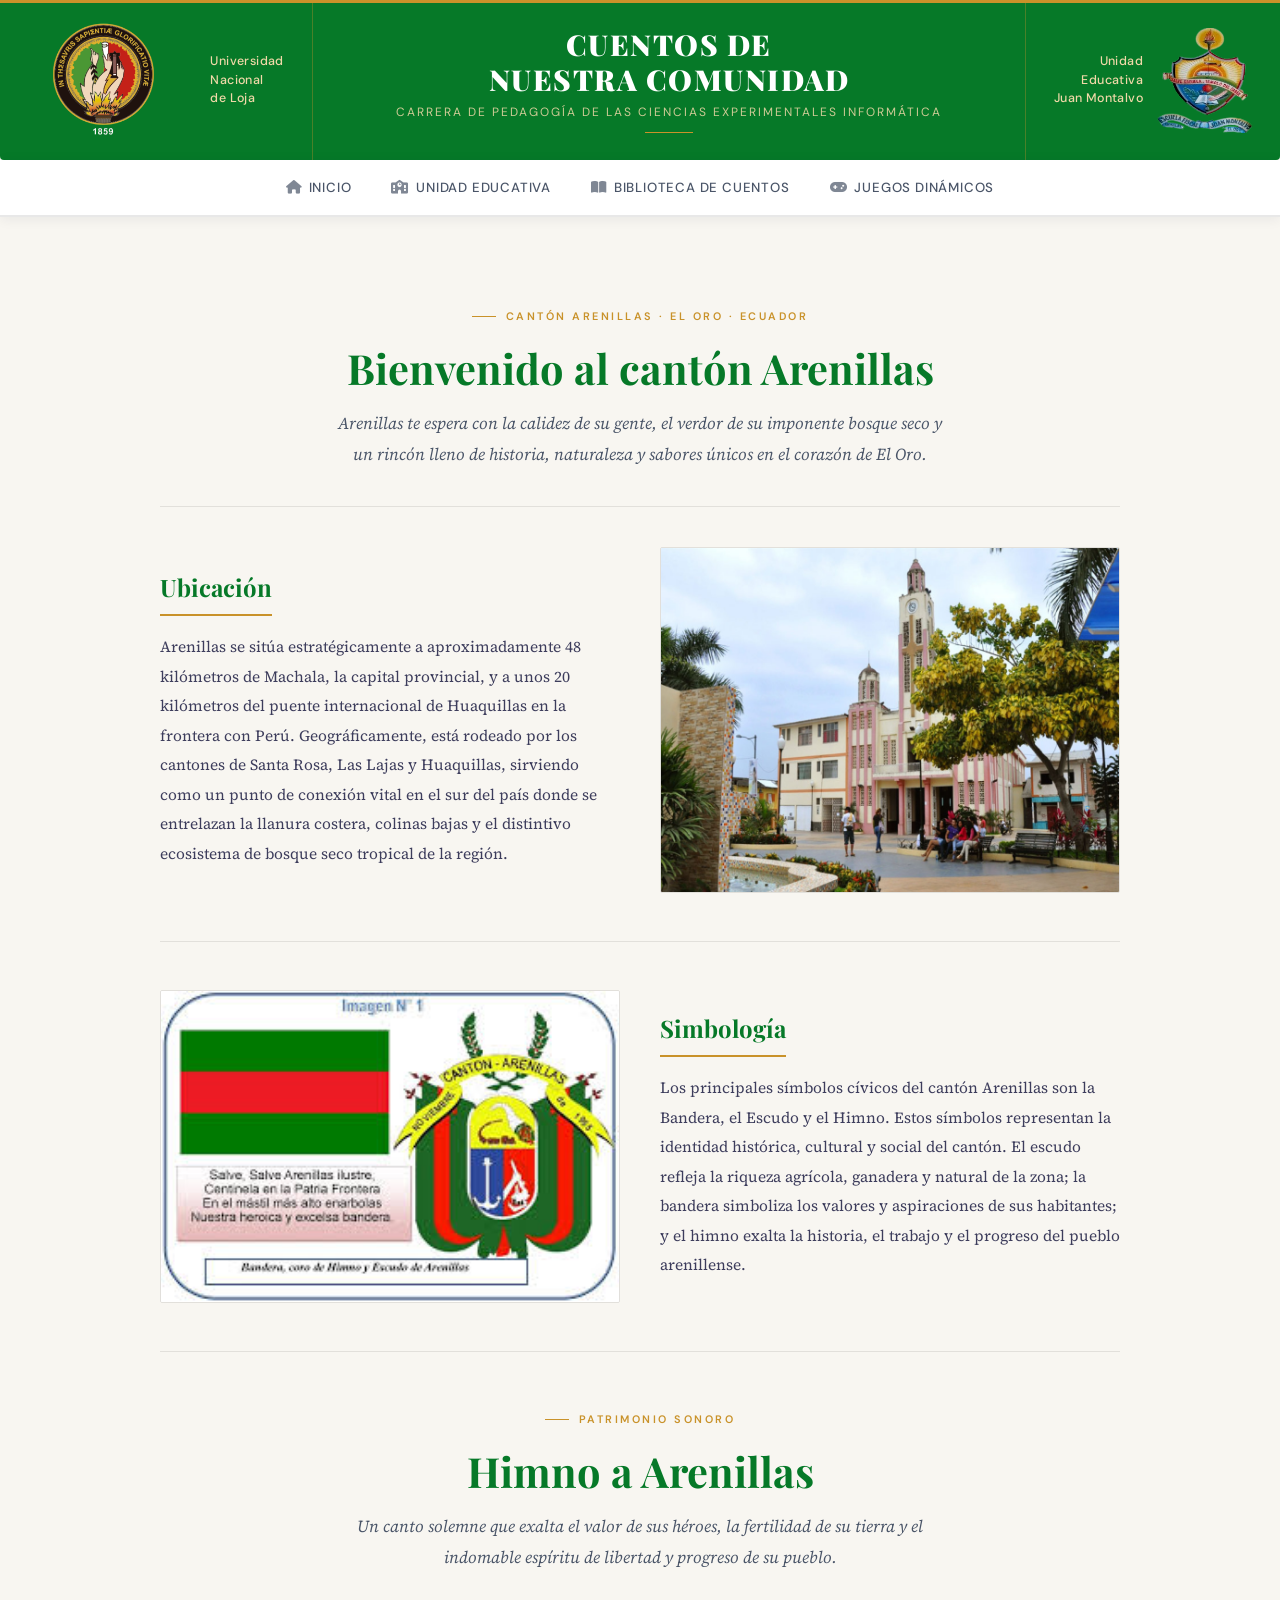
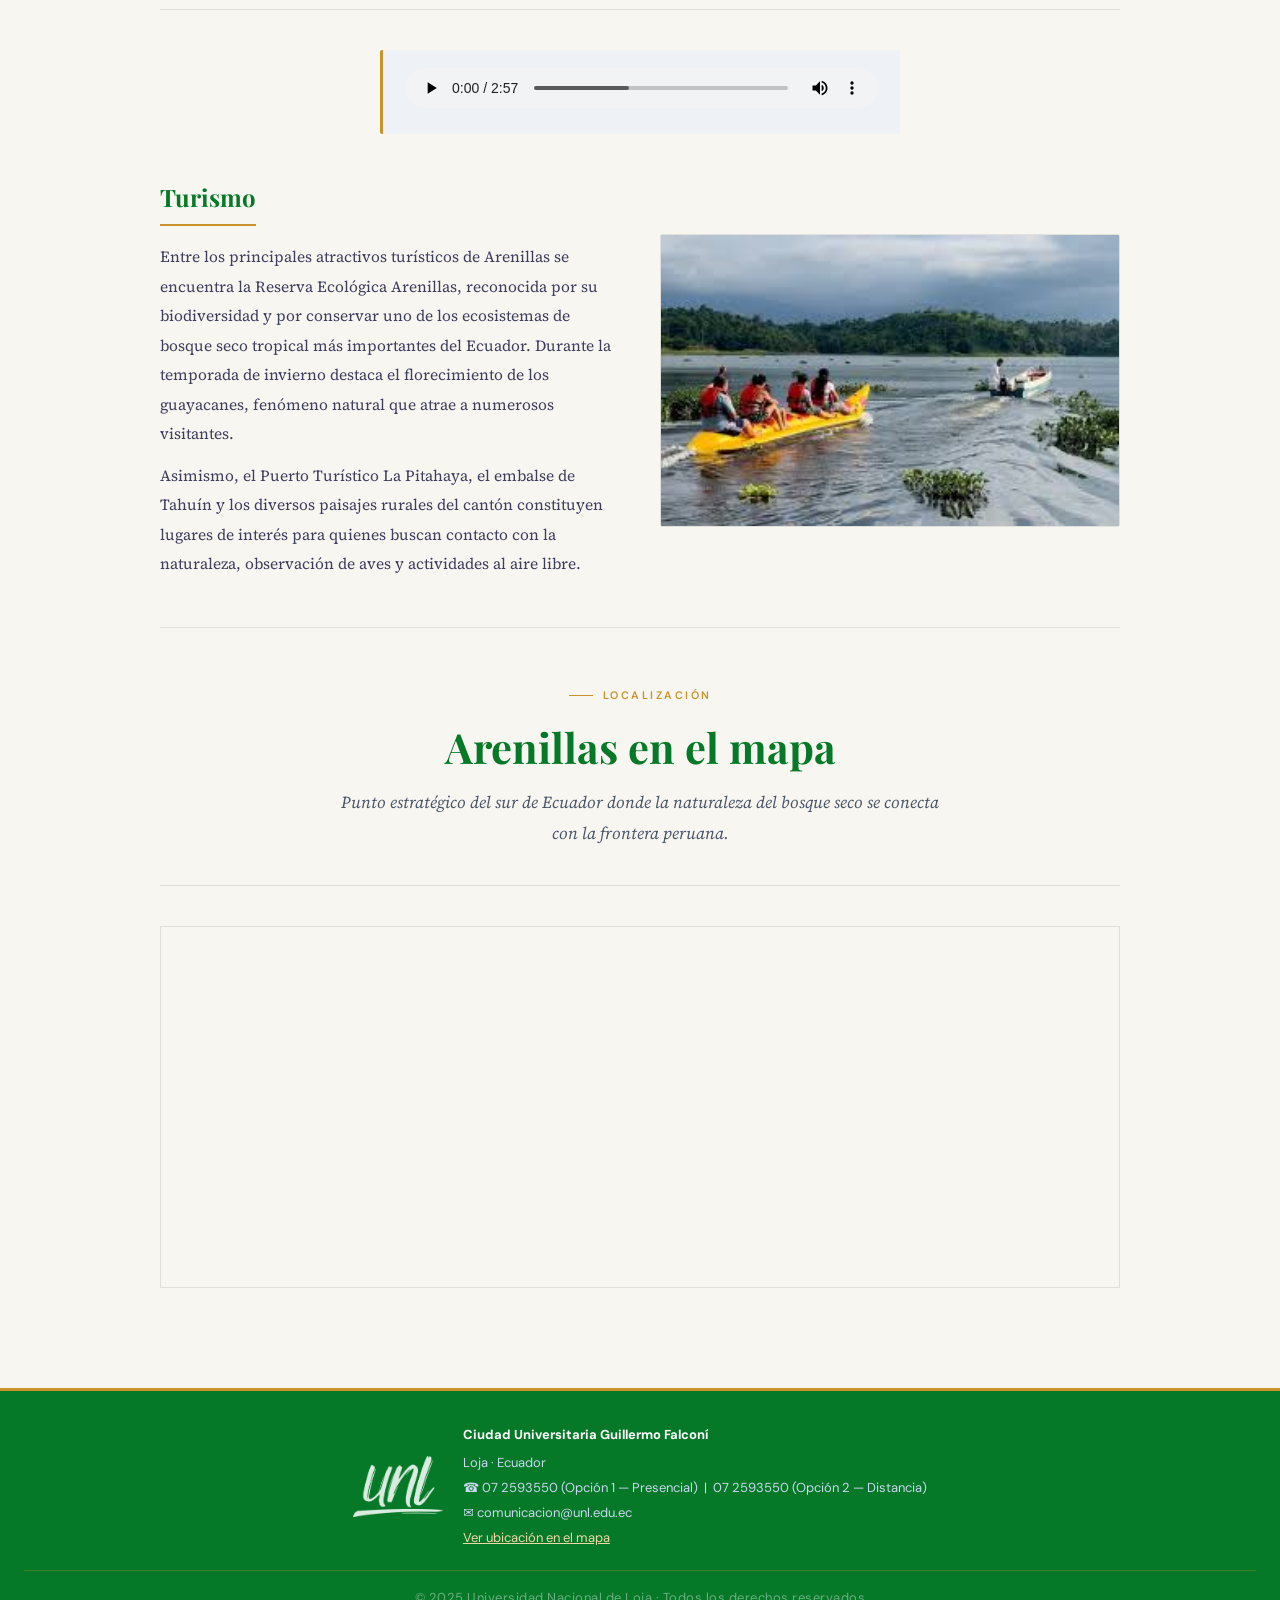
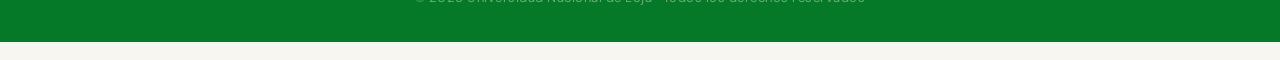
==== commit dd969d5d: "Update index.html" ====
--- a/index.html
+++ b/index.html
@@ -285,10 +285,10 @@
     </div>
 
     <div class="bloque">
-      <img src="imagenes/profe.jpeg" alt="Docente Wilmer Cando" class="imagen-principal" />
-      <div class="texto">
-        <h1>Docente informante clave<br>Lic. Wilmer Cando</h1>
-        <p>Docente comprometido de la Unidad Educativa Juan Montalvo de Arenillas. Con vocación innata para la enseñanza, el maestro Cando implementa metodologías de aprendizaje que motivan la participación activa, ganándose el respeto y cariño de la comunidad educativa.</p>
+      <img src="imagenes/profe.jpeg" alt="Docente" class="imagen-principal" />
+      <div class="texto">
+        <h1>Docente informante clave<br>Mgtr. Byron David Quevedo</h1>
+        <p>Rector comprometido de la Unidad Educativa Juan Montalvo de Arenillas. Con vocación innata para la enseñanza, el maestro Quevedo implementa metodologías de aprendizaje que motivan la participación activa, ganándose el respeto y cariño de la comunidad educativa.</p>
       </div>
     </div>
 
@@ -534,4 +534,4 @@
   </script>
 
 </body>
-</html>+</html>
